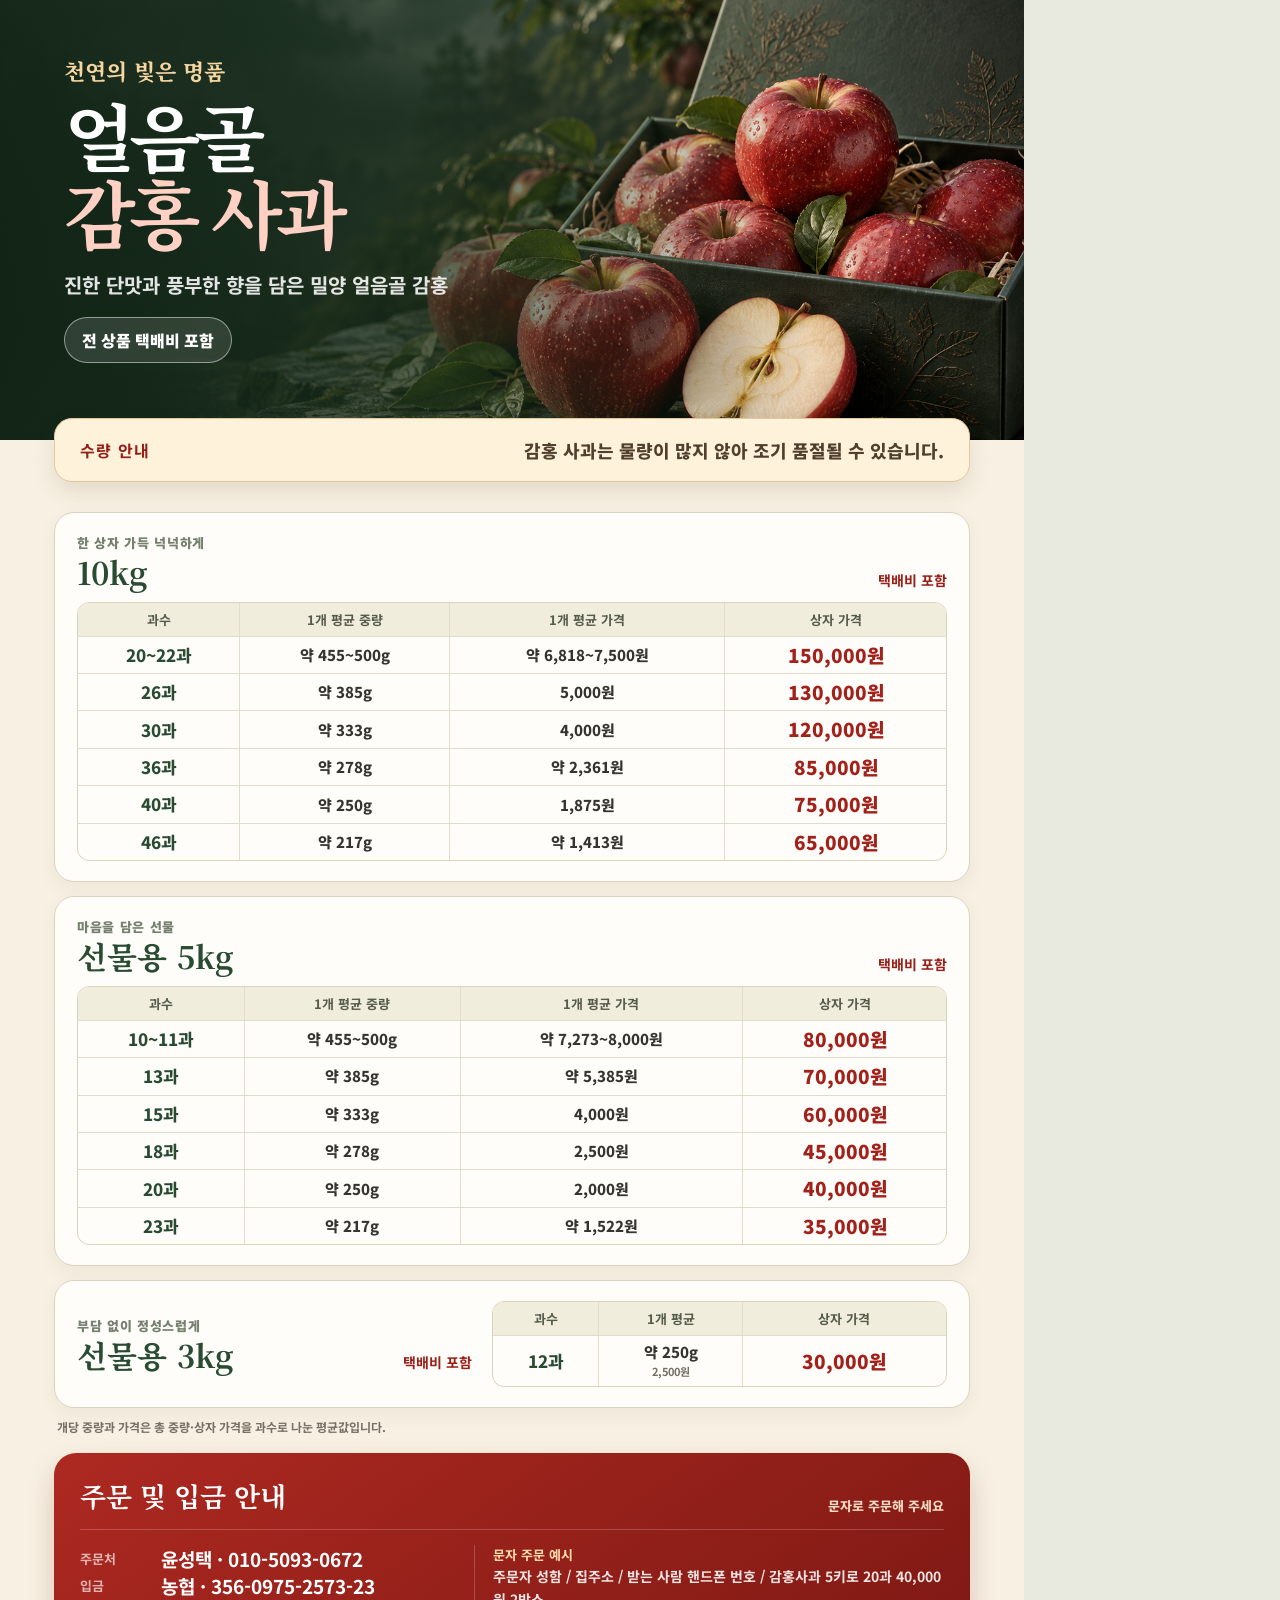
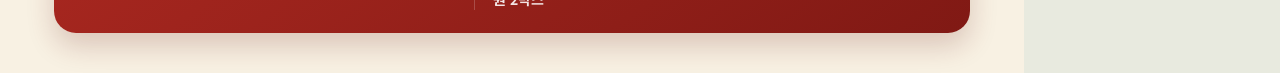
==== poster-gamhong.html @ 354bf25f "Add shareable Gamhong price poster" ====
<!doctype html>
<html lang="ko">
  <head>
    <meta charset="UTF-8" />
    <meta name="viewport" content="width=1024" />
    <title>얼음골 감홍 사과 가격표 이미지</title>
    <link rel="preconnect" href="https://fonts.googleapis.com" />
    <link rel="preconnect" href="https://fonts.gstatic.com" crossorigin />
    <link href="https://fonts.googleapis.com/css2?family=Noto+Sans+KR:wght@500;600;700;800;900&family=Noto+Serif+KR:wght@700;800;900&display=swap" rel="stylesheet" />
    <style>
      * { box-sizing: border-box; }
      html, body { margin: 0; width: 1024px; background: #e8eadf; }
      body { font-family: "Noto Sans KR", sans-serif; color: #29291f; }
      #poster { width: 1024px; overflow: hidden; background: #f8f1e3; }
      .hero { position: relative; height: 440px; overflow: hidden; isolation: isolate; color: #fff; }
      .hero img { position: absolute; inset: 0; z-index: -2; width: 100%; height: 100%; object-fit: cover; }
      .shade { position: absolute; inset: 0; z-index: -1; background: linear-gradient(90deg, rgba(17,37,23,.96), rgba(24,47,29,.74) 42%, rgba(20,35,22,.03) 79%); }
      .hero-copy { width: 55%; padding: 55px 0 0 64px; }
      .eyebrow { margin: 0 0 10px; color: #f5d6a1; font-family: "Noto Serif KR", serif; font-size: 22px; font-weight: 800; }
      h1 { margin: 0; font-family: "Noto Serif KR", serif; font-size: 74px; line-height: 1.04; letter-spacing: -.08em; }
      h1 span { color: #ffd0c4; }
      .desc { margin: 20px 0 18px; color: rgba(255,255,255,.88); font-size: 20px; font-weight: 700; }
      .delivery { display: inline-flex; padding: 10px 17px; border: 1px solid rgba(255,255,255,.48); border-radius: 999px; background: rgba(255,255,255,.12); font-size: 16px; font-weight: 900; }
      .stock { display: flex; margin: -22px 54px 0; padding: 18px 25px; position: relative; z-index: 2; justify-content: space-between; align-items: center; border: 1px solid #e4c79f; border-radius: 18px; background: #fff2da; box-shadow: 0 10px 22px rgba(71,54,26,.12); }
      .stock b { color: #941f19; font-size: 16px; letter-spacing: .08em; }
      .stock span { color: #513f2e; font-size: 18px; font-weight: 800; }
      .prices { padding: 30px 54px 18px; }
      .group { padding: 20px 22px; border: 1px solid #ddd2bd; border-radius: 20px; background: rgba(255,255,255,.84); box-shadow: 0 7px 18px rgba(52,65,44,.06); }
      .group + .group { margin-top: 14px; }
      .group-head { display: flex; margin-bottom: 12px; justify-content: space-between; align-items: end; }
      .group-head p { margin: 0 0 2px; color: #75816e; font-size: 13px; font-weight: 900; letter-spacing: .05em; }
      h2 { margin: 0; color: #294b31; font-family: "Noto Serif KR", serif; font-size: 31px; line-height: 1.15; }
      .group-head b { color: #9a201a; font-size: 14px; }
      table { width: 100%; overflow: hidden; border: 1px solid #ddd3bd; border-collapse: separate; border-spacing: 0; border-radius: 12px; font-variant-numeric: tabular-nums; }
      th { padding: 7px 8px; color: #565c4b; background: #f1eddd; font-size: 13px; }
      td { padding: 7px 8px; border-top: 1px solid #e4dccb; color: #34352e; font-size: 15px; font-weight: 800; line-height: 1.18; text-align: center; }
      th + th, td + td { border-left: 1px solid #e4dccb; }
      td:first-child { color: #294b31; font-size: 17px; }
      td:last-child { color: #a3211b; font-size: 19px; font-weight: 900; }
      td small { color: #766f64; font-size: 11px; font-weight: 700; }
      .compact { display: grid; grid-template-columns: 1fr 1.15fr; gap: 20px; align-items: center; }
      .compact .group-head { margin: 0; }
      .note { margin: 10px 3px 0; color: #777064; font-size: 12px; font-weight: 700; }
      .footer { margin: 0 54px 40px; padding: 23px 26px; border-radius: 22px; color: #fff; background: linear-gradient(145deg,#ad2921,#801914); box-shadow: 0 13px 28px rgba(103,25,18,.2); }
      .footer-title { display: flex; justify-content: space-between; align-items: end; padding-bottom: 14px; border-bottom: 1px solid rgba(255,255,255,.2); }
      .footer-title h3 { margin: 0; font-family: "Noto Serif KR", serif; font-size: 27px; }
      .footer-title span { color: #f5d9c2; font-size: 13px; font-weight: 800; }
      .contact-grid { display: grid; grid-template-columns: 1fr 1.25fr; gap: 18px; padding-top: 15px; }
      .contact { display: grid; grid-template-columns: 72px 1fr; gap: 9px; align-items: center; }
      .contact b { color: rgba(255,255,255,.65); font-size: 13px; }
      .contact strong { font-size: 19px; }
      .order-example { padding-left: 18px; border-left: 1px solid rgba(255,255,255,.2); color: rgba(255,255,255,.88); font-size: 14px; font-weight: 700; line-height: 1.6; }
      .order-example b { display: block; color: #ffddad; font-size: 13px; }
    </style>
  </head>
  <body>
    <main id="poster">
      <section class="hero">
        <img src="./gamhong-hero-v2.png" alt="" />
        <div class="shade"></div>
        <div class="hero-copy">
          <p class="eyebrow">천연의 빛은 명품</p>
          <h1>얼음골<br /><span>감홍 사과</span></h1>
          <p class="desc">진한 단맛과 풍부한 향을 담은 밀양 얼음골 감홍</p>
          <div class="delivery">전 상품 택배비 포함</div>
        </div>
      </section>

      <div class="stock"><b>수량 안내</b><span>감홍 사과는 물량이 많지 않아 조기 품절될 수 있습니다.</span></div>

      <section class="prices">
        <div class="group">
          <div class="group-head"><div><p>한 상자 가득 넉넉하게</p><h2>10kg</h2></div><b>택배비 포함</b></div>
          <table>
            <thead><tr><th>과수</th><th>1개 평균 중량</th><th>1개 평균 가격</th><th>상자 가격</th></tr></thead>
            <tbody>
              <tr><td>20~22과</td><td>약 455~500g</td><td>약 6,818~7,500원</td><td>150,000원</td></tr>
              <tr><td>26과</td><td>약 385g</td><td>5,000원</td><td>130,000원</td></tr>
              <tr><td>30과</td><td>약 333g</td><td>4,000원</td><td>120,000원</td></tr>
              <tr><td>36과</td><td>약 278g</td><td>약 2,361원</td><td>85,000원</td></tr>
              <tr><td>40과</td><td>약 250g</td><td>1,875원</td><td>75,000원</td></tr>
              <tr><td>46과</td><td>약 217g</td><td>약 1,413원</td><td>65,000원</td></tr>
            </tbody>
          </table>
        </div>

        <div class="group">
          <div class="group-head"><div><p>마음을 담은 선물</p><h2>선물용 5kg</h2></div><b>택배비 포함</b></div>
          <table>
            <thead><tr><th>과수</th><th>1개 평균 중량</th><th>1개 평균 가격</th><th>상자 가격</th></tr></thead>
            <tbody>
              <tr><td>10~11과</td><td>약 455~500g</td><td>약 7,273~8,000원</td><td>80,000원</td></tr>
              <tr><td>13과</td><td>약 385g</td><td>약 5,385원</td><td>70,000원</td></tr>
              <tr><td>15과</td><td>약 333g</td><td>4,000원</td><td>60,000원</td></tr>
              <tr><td>18과</td><td>약 278g</td><td>2,500원</td><td>45,000원</td></tr>
              <tr><td>20과</td><td>약 250g</td><td>2,000원</td><td>40,000원</td></tr>
              <tr><td>23과</td><td>약 217g</td><td>약 1,522원</td><td>35,000원</td></tr>
            </tbody>
          </table>
        </div>

        <div class="group compact">
          <div class="group-head"><div><p>부담 없이 정성스럽게</p><h2>선물용 3kg</h2></div><b>택배비 포함</b></div>
          <table><thead><tr><th>과수</th><th>1개 평균</th><th>상자 가격</th></tr></thead><tbody><tr><td>12과</td><td>약 250g<br /><small>2,500원</small></td><td>30,000원</td></tr></tbody></table>
        </div>
        <p class="note">개당 중량과 가격은 총 중량·상자 가격을 과수로 나눈 평균값입니다.</p>
      </section>

      <section class="footer">
        <div class="footer-title"><h3>주문 및 입금 안내</h3><span>문자로 주문해 주세요</span></div>
        <div class="contact-grid">
          <div>
            <div class="contact"><b>주문처</b><strong>윤성택 · 010-5093-0672</strong></div>
            <div class="contact"><b>입금</b><strong>농협 · 356-0975-2573-23</strong></div>
          </div>
          <div class="order-example"><b>문자 주문 예시</b>주문자 성함 / 집주소 / 받는 사람 핸드폰 번호 / 감홍사과 5키로 20과 40,000원 2박스</div>
        </div>
      </section>
    </main>
  </body>
</html>
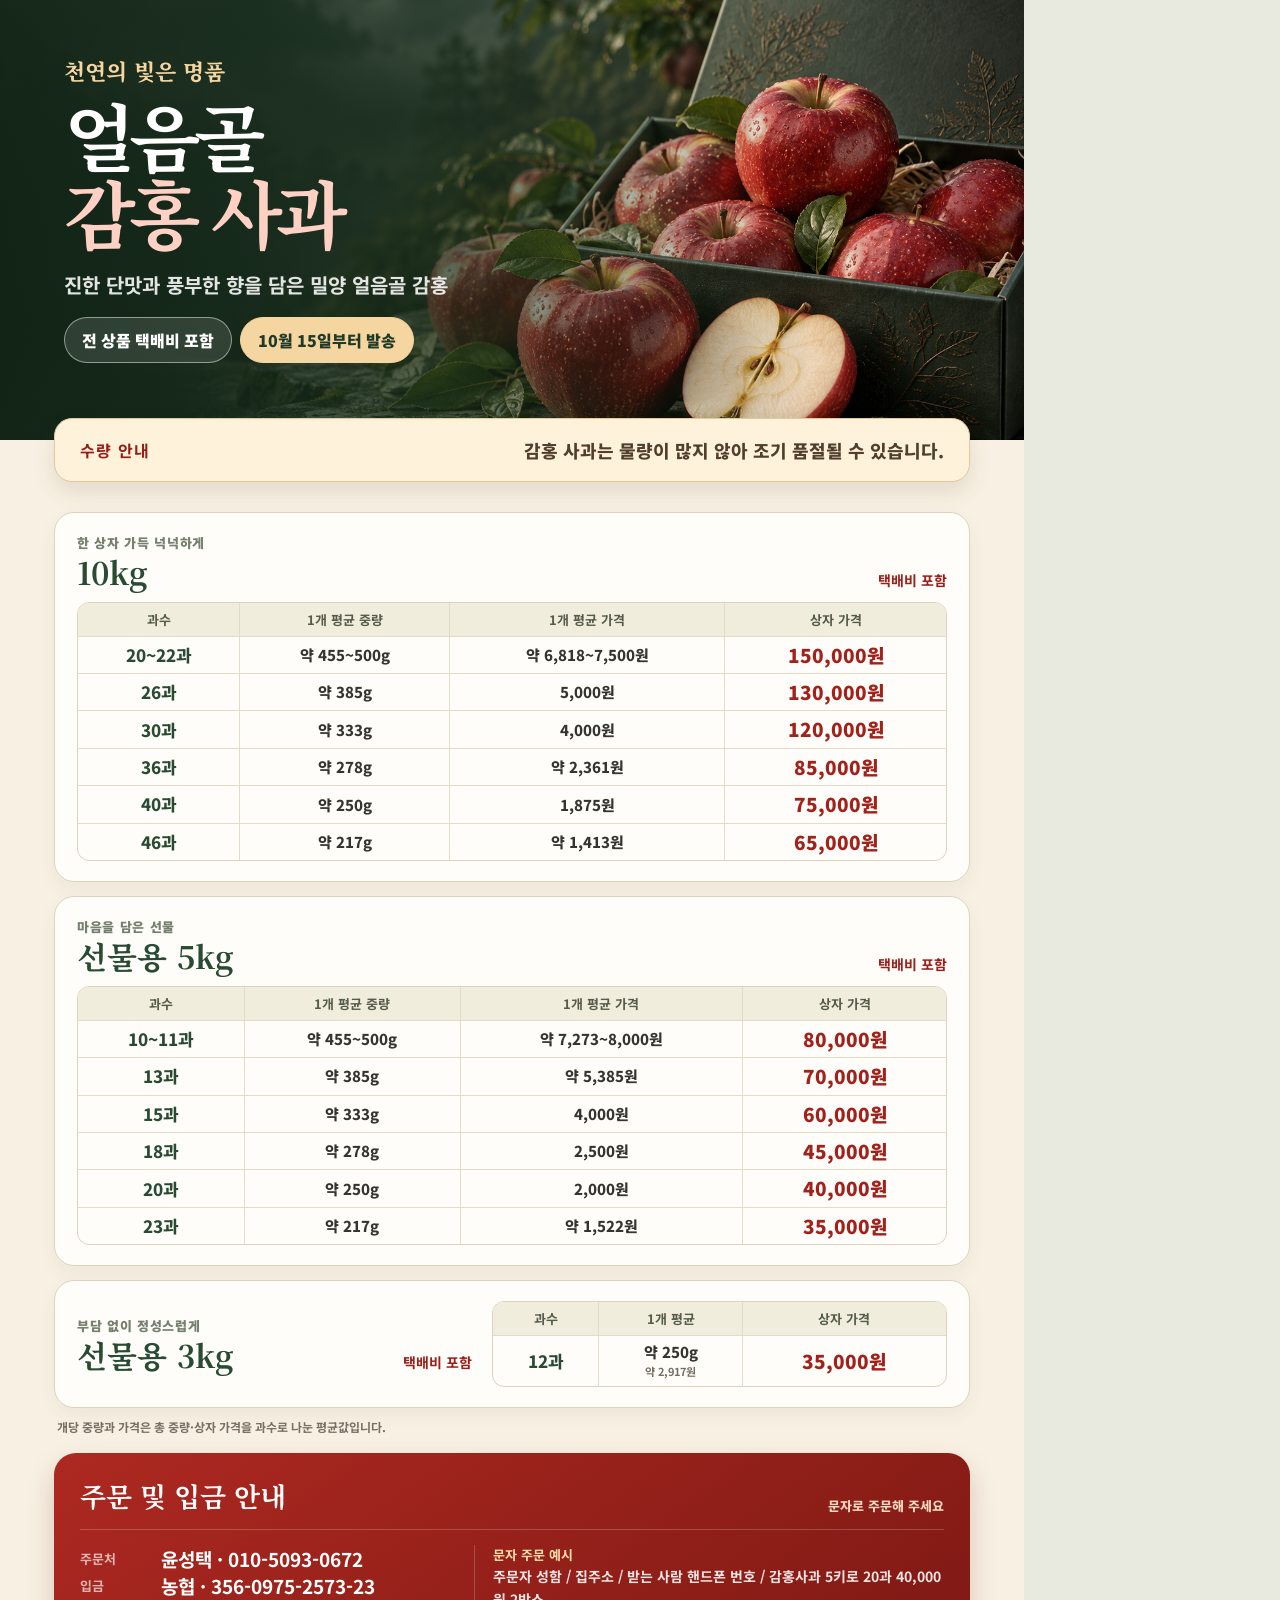
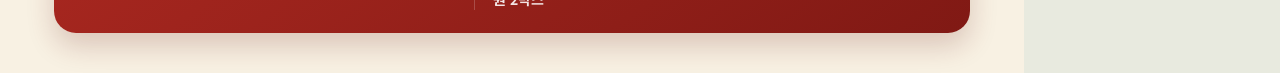
==== commit 45e5d956: "Update 3kg price and shipping date" ====
--- a/poster-gamhong.html
+++ b/poster-gamhong.html
@@ -21,6 +21,7 @@
       h1 span { color: #ffd0c4; }
       .desc { margin: 20px 0 18px; color: rgba(255,255,255,.88); font-size: 20px; font-weight: 700; }
       .delivery { display: inline-flex; padding: 10px 17px; border: 1px solid rgba(255,255,255,.48); border-radius: 999px; background: rgba(255,255,255,.12); font-size: 16px; font-weight: 900; }
+      .shipping-start { display: inline-flex; margin-left: 8px; padding: 10px 17px; border: 1px solid #f5d6a1; border-radius: 999px; color: #203a27; background: #f5d6a1; font-size: 16px; font-weight: 900; }
       .stock { display: flex; margin: -22px 54px 0; padding: 18px 25px; position: relative; z-index: 2; justify-content: space-between; align-items: center; border: 1px solid #e4c79f; border-radius: 18px; background: #fff2da; box-shadow: 0 10px 22px rgba(71,54,26,.12); }
       .stock b { color: #941f19; font-size: 16px; letter-spacing: .08em; }
       .stock span { color: #513f2e; font-size: 18px; font-weight: 800; }
@@ -62,7 +63,7 @@
           <p class="eyebrow">천연의 빛은 명품</p>
           <h1>얼음골<br /><span>감홍 사과</span></h1>
           <p class="desc">진한 단맛과 풍부한 향을 담은 밀양 얼음골 감홍</p>
-          <div class="delivery">전 상품 택배비 포함</div>
+          <div class="delivery">전 상품 택배비 포함</div><div class="shipping-start">10월 15일부터 발송</div>
         </div>
       </section>
 
@@ -101,7 +102,7 @@
 
         <div class="group compact">
           <div class="group-head"><div><p>부담 없이 정성스럽게</p><h2>선물용 3kg</h2></div><b>택배비 포함</b></div>
-          <table><thead><tr><th>과수</th><th>1개 평균</th><th>상자 가격</th></tr></thead><tbody><tr><td>12과</td><td>약 250g<br /><small>2,500원</small></td><td>30,000원</td></tr></tbody></table>
+          <table><thead><tr><th>과수</th><th>1개 평균</th><th>상자 가격</th></tr></thead><tbody><tr><td>12과</td><td>약 250g<br /><small>약 2,917원</small></td><td>35,000원</td></tr></tbody></table>
         </div>
         <p class="note">개당 중량과 가격은 총 중량·상자 가격을 과수로 나눈 평균값입니다.</p>
       </section>
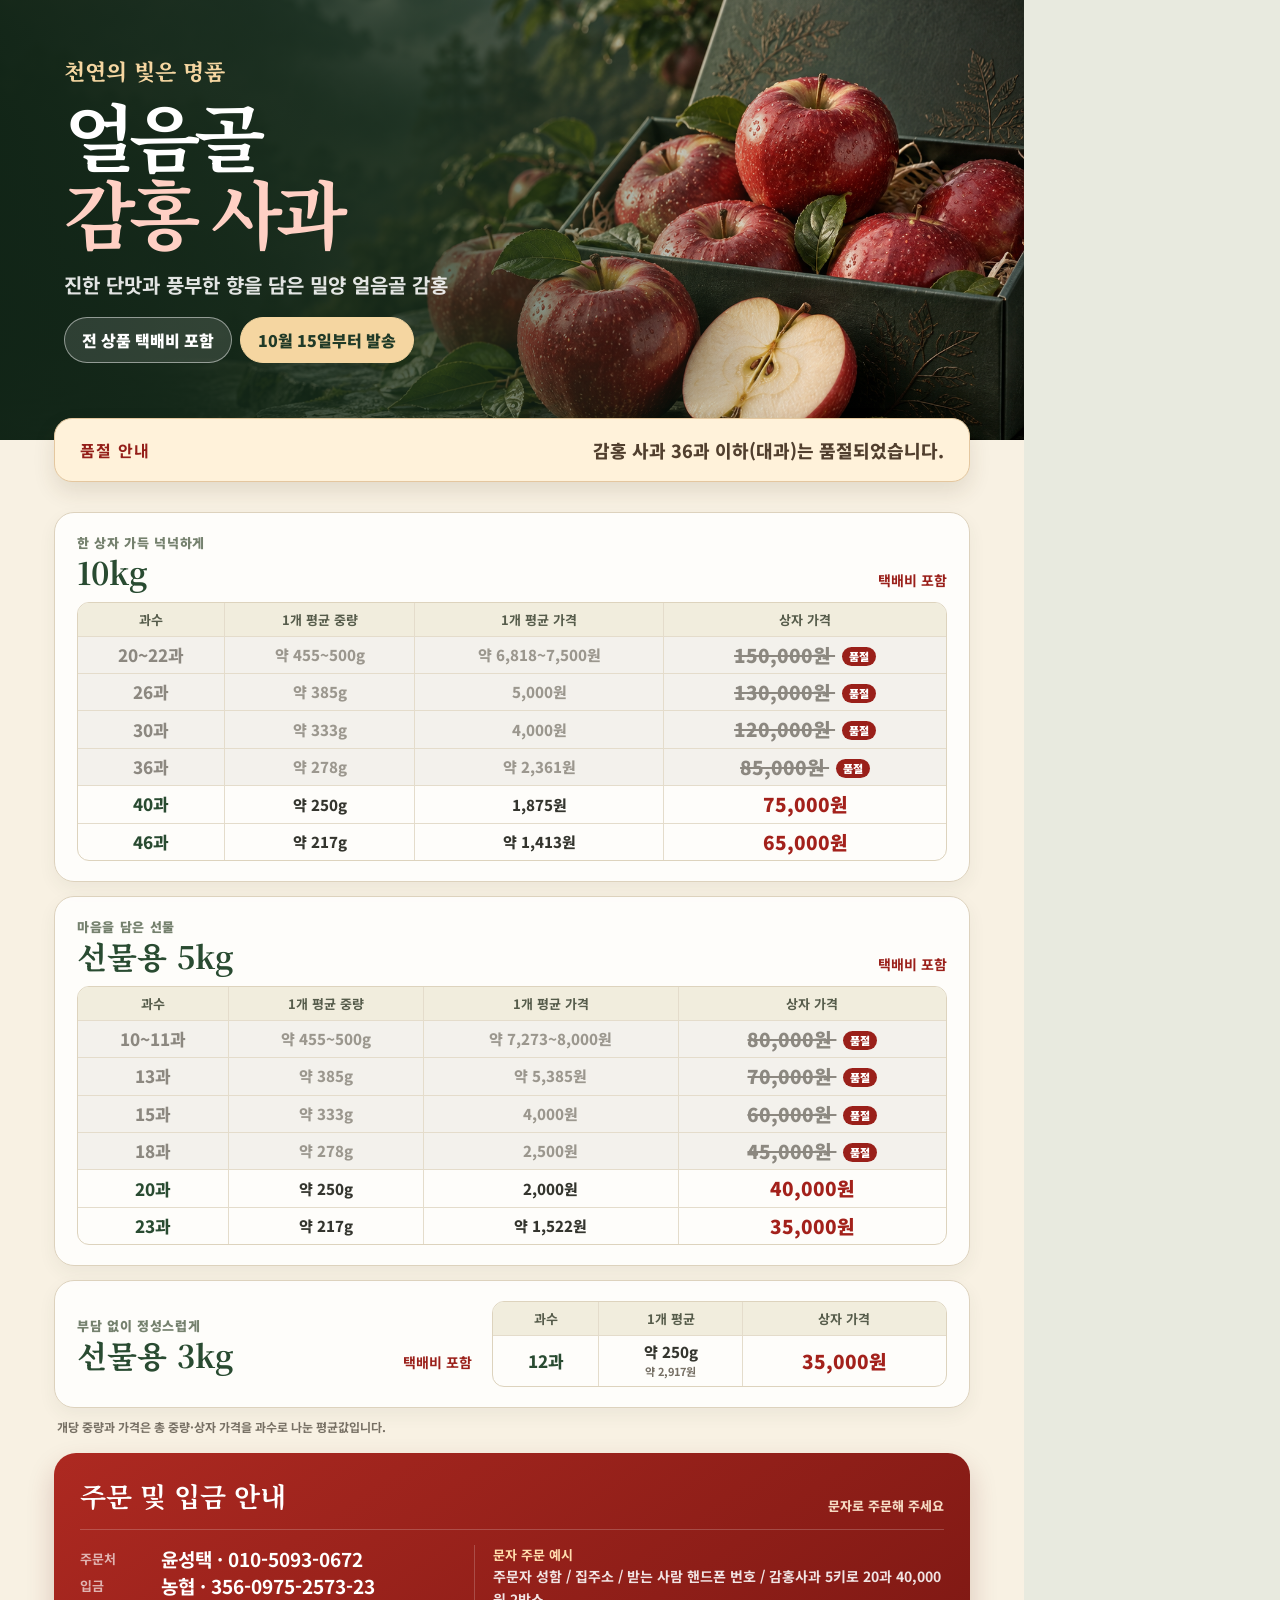
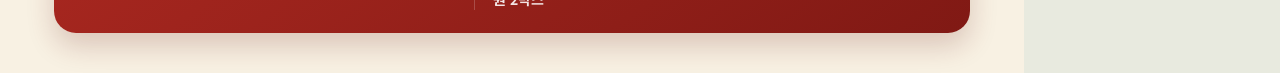
==== commit 5dcd2f99: "Mark large Gamhong apples sold out" ====
--- a/poster-gamhong.html
+++ b/poster-gamhong.html
@@ -39,6 +39,10 @@
       td:first-child { color: #294b31; font-size: 17px; }
       td:last-child { color: #a3211b; font-size: 19px; font-weight: 900; }
       td small { color: #766f64; font-size: 11px; font-weight: 700; }
+      .sold-out td { color: #9b978e; background: #f3f1ec; }
+      .sold-out td:first-child, .sold-out td:last-child { color: #8c8880; }
+      .sold-out td:last-child { text-decoration: line-through; text-decoration-thickness: 2px; }
+      .soldout-badge { display: inline-block; margin-left: 7px; padding: 3px 7px; border-radius: 999px; color: #fff; background: #9a201a; font-size: 11px; font-style: normal; font-weight: 900; text-decoration: none; vertical-align: 2px; }
       .compact { display: grid; grid-template-columns: 1fr 1.15fr; gap: 20px; align-items: center; }
       .compact .group-head { margin: 0; }
       .note { margin: 10px 3px 0; color: #777064; font-size: 12px; font-weight: 700; }
@@ -67,7 +71,7 @@
         </div>
       </section>
 
-      <div class="stock"><b>수량 안내</b><span>감홍 사과는 물량이 많지 않아 조기 품절될 수 있습니다.</span></div>
+      <div class="stock"><b>품절 안내</b><span>감홍 사과 36과 이하(대과)는 품절되었습니다.</span></div>
 
       <section class="prices">
         <div class="group">
@@ -75,10 +79,10 @@
           <table>
             <thead><tr><th>과수</th><th>1개 평균 중량</th><th>1개 평균 가격</th><th>상자 가격</th></tr></thead>
             <tbody>
-              <tr><td>20~22과</td><td>약 455~500g</td><td>약 6,818~7,500원</td><td>150,000원</td></tr>
-              <tr><td>26과</td><td>약 385g</td><td>5,000원</td><td>130,000원</td></tr>
-              <tr><td>30과</td><td>약 333g</td><td>4,000원</td><td>120,000원</td></tr>
-              <tr><td>36과</td><td>약 278g</td><td>약 2,361원</td><td>85,000원</td></tr>
+              <tr class="sold-out"><td>20~22과</td><td>약 455~500g</td><td>약 6,818~7,500원</td><td>150,000원 <em class="soldout-badge">품절</em></td></tr>
+              <tr class="sold-out"><td>26과</td><td>약 385g</td><td>5,000원</td><td>130,000원 <em class="soldout-badge">품절</em></td></tr>
+              <tr class="sold-out"><td>30과</td><td>약 333g</td><td>4,000원</td><td>120,000원 <em class="soldout-badge">품절</em></td></tr>
+              <tr class="sold-out"><td>36과</td><td>약 278g</td><td>약 2,361원</td><td>85,000원 <em class="soldout-badge">품절</em></td></tr>
               <tr><td>40과</td><td>약 250g</td><td>1,875원</td><td>75,000원</td></tr>
               <tr><td>46과</td><td>약 217g</td><td>약 1,413원</td><td>65,000원</td></tr>
             </tbody>
@@ -90,10 +94,10 @@
           <table>
             <thead><tr><th>과수</th><th>1개 평균 중량</th><th>1개 평균 가격</th><th>상자 가격</th></tr></thead>
             <tbody>
-              <tr><td>10~11과</td><td>약 455~500g</td><td>약 7,273~8,000원</td><td>80,000원</td></tr>
-              <tr><td>13과</td><td>약 385g</td><td>약 5,385원</td><td>70,000원</td></tr>
-              <tr><td>15과</td><td>약 333g</td><td>4,000원</td><td>60,000원</td></tr>
-              <tr><td>18과</td><td>약 278g</td><td>2,500원</td><td>45,000원</td></tr>
+              <tr class="sold-out"><td>10~11과</td><td>약 455~500g</td><td>약 7,273~8,000원</td><td>80,000원 <em class="soldout-badge">품절</em></td></tr>
+              <tr class="sold-out"><td>13과</td><td>약 385g</td><td>약 5,385원</td><td>70,000원 <em class="soldout-badge">품절</em></td></tr>
+              <tr class="sold-out"><td>15과</td><td>약 333g</td><td>4,000원</td><td>60,000원 <em class="soldout-badge">품절</em></td></tr>
+              <tr class="sold-out"><td>18과</td><td>약 278g</td><td>2,500원</td><td>45,000원 <em class="soldout-badge">품절</em></td></tr>
               <tr><td>20과</td><td>약 250g</td><td>2,000원</td><td>40,000원</td></tr>
               <tr><td>23과</td><td>약 217g</td><td>약 1,522원</td><td>35,000원</td></tr>
             </tbody>
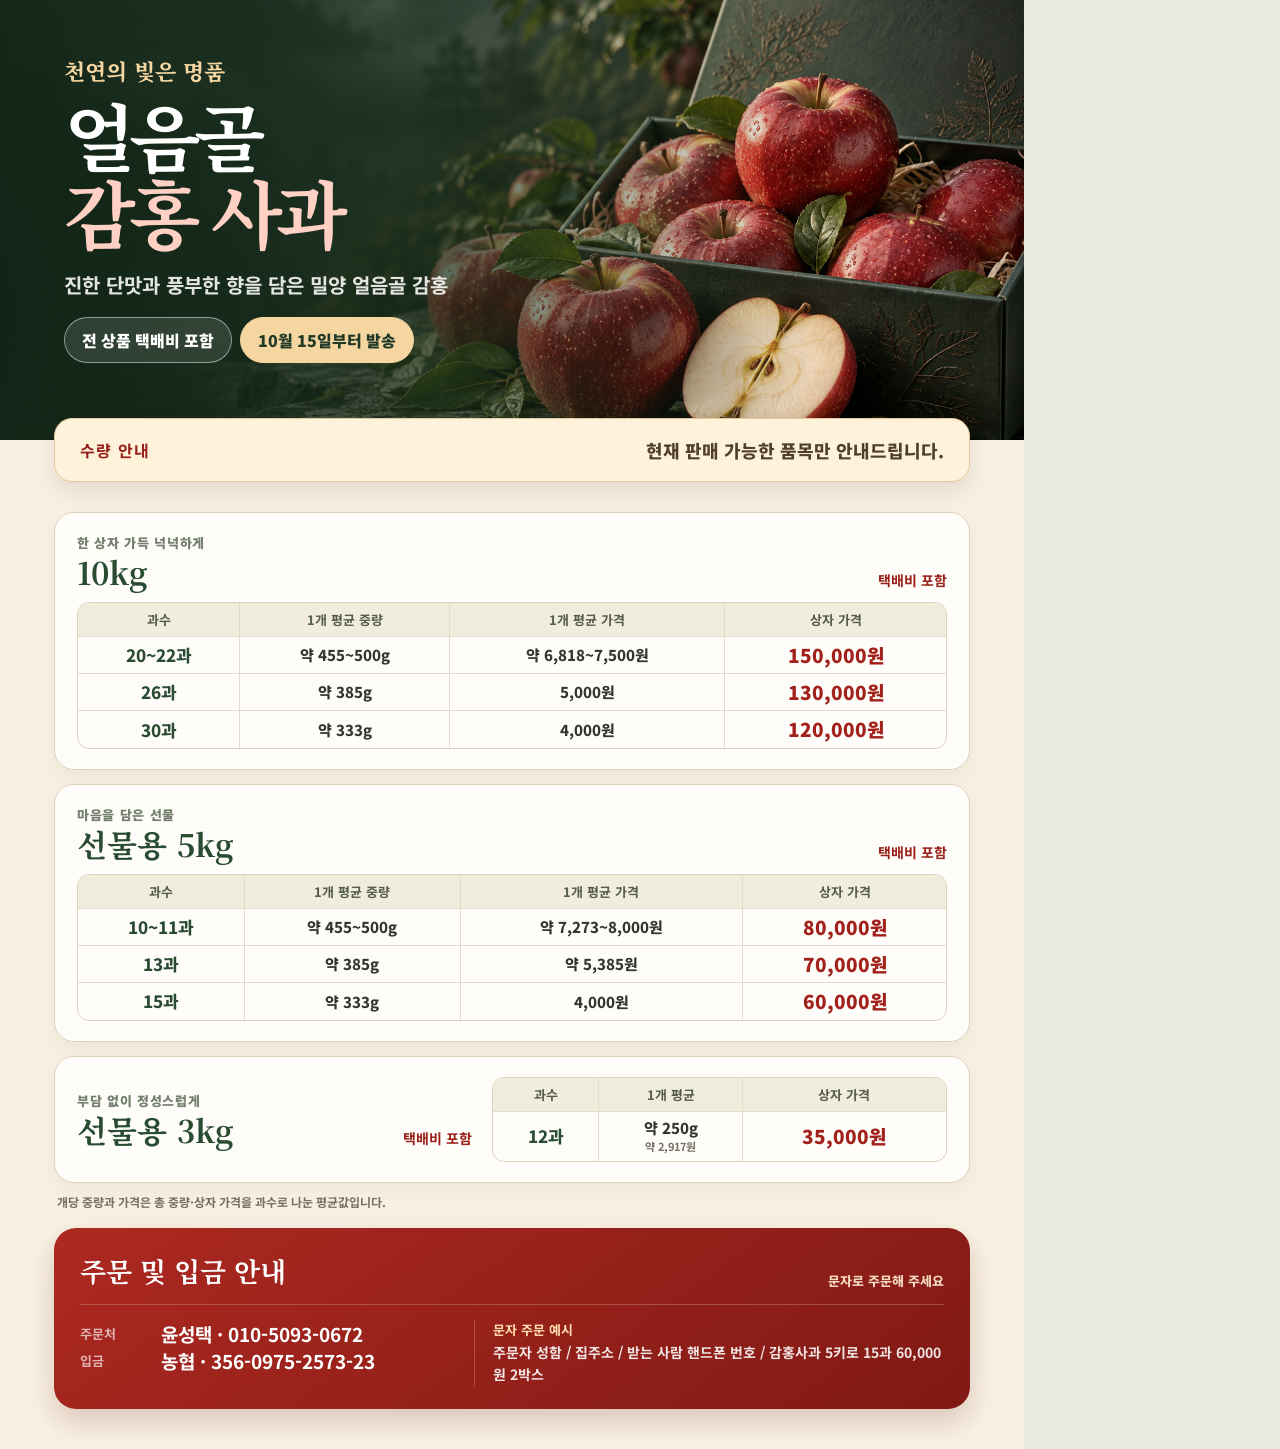
==== commit 50134fef: "Show remaining Gamhong apple inventory" ====
--- a/poster-gamhong.html
+++ b/poster-gamhong.html
@@ -39,10 +39,6 @@
       td:first-child { color: #294b31; font-size: 17px; }
       td:last-child { color: #a3211b; font-size: 19px; font-weight: 900; }
       td small { color: #766f64; font-size: 11px; font-weight: 700; }
-      .sold-out td { color: #9b978e; background: #f3f1ec; }
-      .sold-out td:first-child, .sold-out td:last-child { color: #8c8880; }
-      .sold-out td:last-child { text-decoration: line-through; text-decoration-thickness: 2px; }
-      .soldout-badge { display: inline-block; margin-left: 7px; padding: 3px 7px; border-radius: 999px; color: #fff; background: #9a201a; font-size: 11px; font-style: normal; font-weight: 900; text-decoration: none; vertical-align: 2px; }
       .compact { display: grid; grid-template-columns: 1fr 1.15fr; gap: 20px; align-items: center; }
       .compact .group-head { margin: 0; }
       .note { margin: 10px 3px 0; color: #777064; font-size: 12px; font-weight: 700; }
@@ -71,7 +67,7 @@
         </div>
       </section>
 
-      <div class="stock"><b>품절 안내</b><span>감홍 사과 36과 이하(대과)는 품절되었습니다.</span></div>
+      <div class="stock"><b>수량 안내</b><span>현재 판매 가능한 품목만 안내드립니다.</span></div>
 
       <section class="prices">
         <div class="group">
@@ -79,12 +75,9 @@
           <table>
             <thead><tr><th>과수</th><th>1개 평균 중량</th><th>1개 평균 가격</th><th>상자 가격</th></tr></thead>
             <tbody>
-              <tr class="sold-out"><td>20~22과</td><td>약 455~500g</td><td>약 6,818~7,500원</td><td>150,000원 <em class="soldout-badge">품절</em></td></tr>
-              <tr class="sold-out"><td>26과</td><td>약 385g</td><td>5,000원</td><td>130,000원 <em class="soldout-badge">품절</em></td></tr>
-              <tr class="sold-out"><td>30과</td><td>약 333g</td><td>4,000원</td><td>120,000원 <em class="soldout-badge">품절</em></td></tr>
-              <tr class="sold-out"><td>36과</td><td>약 278g</td><td>약 2,361원</td><td>85,000원 <em class="soldout-badge">품절</em></td></tr>
-              <tr><td>40과</td><td>약 250g</td><td>1,875원</td><td>75,000원</td></tr>
-              <tr><td>46과</td><td>약 217g</td><td>약 1,413원</td><td>65,000원</td></tr>
+              <tr><td>20~22과</td><td>약 455~500g</td><td>약 6,818~7,500원</td><td>150,000원</td></tr>
+              <tr><td>26과</td><td>약 385g</td><td>5,000원</td><td>130,000원</td></tr>
+              <tr><td>30과</td><td>약 333g</td><td>4,000원</td><td>120,000원</td></tr>
             </tbody>
           </table>
         </div>
@@ -94,12 +87,9 @@
           <table>
             <thead><tr><th>과수</th><th>1개 평균 중량</th><th>1개 평균 가격</th><th>상자 가격</th></tr></thead>
             <tbody>
-              <tr class="sold-out"><td>10~11과</td><td>약 455~500g</td><td>약 7,273~8,000원</td><td>80,000원 <em class="soldout-badge">품절</em></td></tr>
-              <tr class="sold-out"><td>13과</td><td>약 385g</td><td>약 5,385원</td><td>70,000원 <em class="soldout-badge">품절</em></td></tr>
-              <tr class="sold-out"><td>15과</td><td>약 333g</td><td>4,000원</td><td>60,000원 <em class="soldout-badge">품절</em></td></tr>
-              <tr class="sold-out"><td>18과</td><td>약 278g</td><td>2,500원</td><td>45,000원 <em class="soldout-badge">품절</em></td></tr>
-              <tr><td>20과</td><td>약 250g</td><td>2,000원</td><td>40,000원</td></tr>
-              <tr><td>23과</td><td>약 217g</td><td>약 1,522원</td><td>35,000원</td></tr>
+              <tr><td>10~11과</td><td>약 455~500g</td><td>약 7,273~8,000원</td><td>80,000원</td></tr>
+              <tr><td>13과</td><td>약 385g</td><td>약 5,385원</td><td>70,000원</td></tr>
+              <tr><td>15과</td><td>약 333g</td><td>4,000원</td><td>60,000원</td></tr>
             </tbody>
           </table>
         </div>
@@ -118,7 +108,7 @@
             <div class="contact"><b>주문처</b><strong>윤성택 · 010-5093-0672</strong></div>
             <div class="contact"><b>입금</b><strong>농협 · 356-0975-2573-23</strong></div>
           </div>
-          <div class="order-example"><b>문자 주문 예시</b>주문자 성함 / 집주소 / 받는 사람 핸드폰 번호 / 감홍사과 5키로 20과 40,000원 2박스</div>
+          <div class="order-example"><b>문자 주문 예시</b>주문자 성함 / 집주소 / 받는 사람 핸드폰 번호 / 감홍사과 5키로 15과 60,000원 2박스</div>
         </div>
       </section>
     </main>
